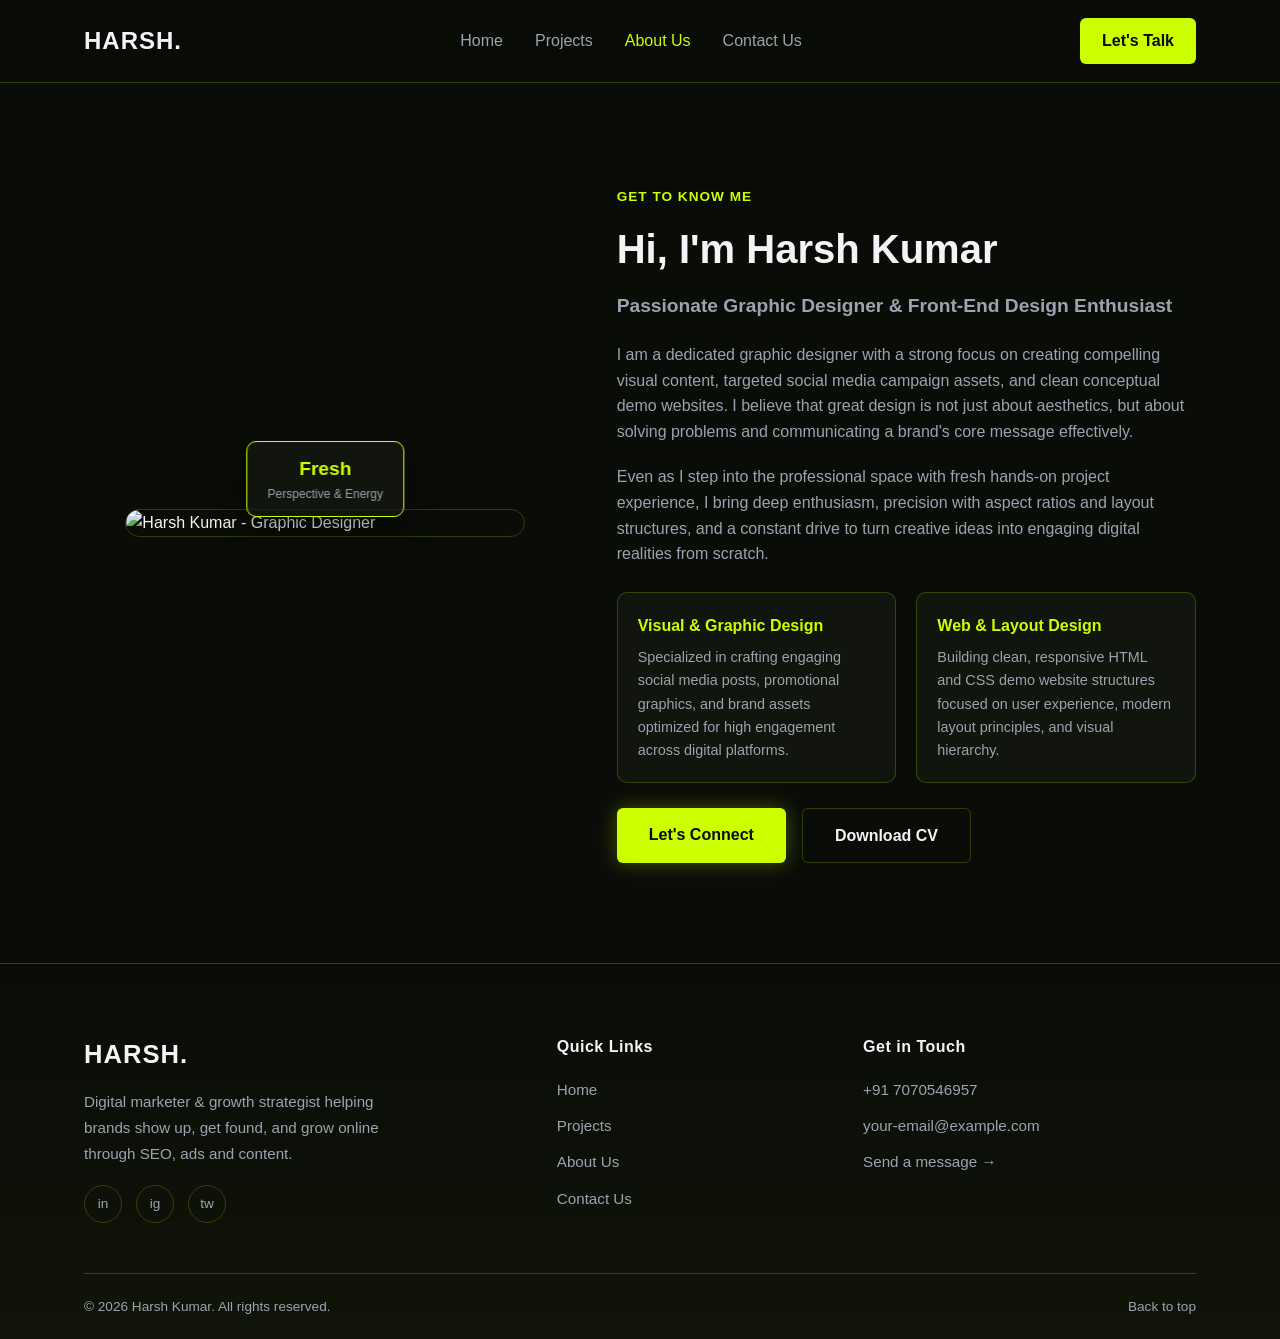
==== About.html @ 4e3a9562 "Add files via upload" ====
<!DOCTYPE html>
<html lang="en">
<head>
    <meta charset="UTF-8" />
    <meta name="viewport" content="width=device-width, initial-scale=1.0" />
    <title>About Me | Harsh</title>
    <meta name="description" content="Learn more about Harsh Kumar, graphic designer and front-end design enthusiast." />
    <meta name="author" content="Harsh" />
    <meta name="robots" content="index, follow" />
    <link rel="stylesheet" href="style.css" />
</head>
<body>

    <!-- Header Section -->
    <header>
        <nav>
            <div class="logo">
                <a href="Home.html">HARSH.</a>
            </div>
            <ul class="nav-links">
                <li><a href="Home.html">Home</a></li>
                <li><a href="project.html">Projects</a></li>
                <li><a href="About.html">About Us</a></li>
                <li><a href="Contact.html">Contact Us</a></li>
            </ul>
            <a href="Contact.html" class="header-btn">Let's Talk</a>
        </nav>
    </header>

    <section id="about" class="about-section">
        <div class="container">
            <div class="about-grid">

                <!-- About Image -->
                <div class="about-img-wrapper">
                    <img src="assets/harsh-profile.jpg" alt="Harsh Kumar - Graphic Designer">
                    <div class="experience-badge">
                        <span class="badge-number">Fresh</span>
                        <span class="badge-text">Perspective &amp; Energy</span>
                    </div>
                </div>

                <!-- About Content -->
                <div class="about-content">
                    <span class="section-tag">Get to Know Me</span>
                    <h2>Hi, I'm Harsh Kumar</h2>
                    <h3>Passionate Graphic Designer &amp; Front-End Design Enthusiast</h3>

                    <p>
                        I am a dedicated graphic designer with a strong focus on creating compelling visual content, targeted social media campaign assets, and clean conceptual demo websites. I believe that great design is not just about aesthetics, but about solving problems and communicating a brand's core message effectively.
                    </p>

                    <p>
                        Even as I step into the professional space with fresh hands-on project experience, I bring deep enthusiasm, precision with aspect ratios and layout structures, and a constant drive to turn creative ideas into engaging digital realities from scratch.
                    </p>

                    <!-- Skills Breakdown -->
                    <div class="about-skills-list">
                        <div class="skill-category">
                            <h4>Visual &amp; Graphic Design</h4>
                            <p>Specialized in crafting engaging social media posts, promotional graphics, and brand assets optimized for high engagement across digital platforms.</p>
                        </div>
                        <div class="skill-category">
                            <h4>Web &amp; Layout Design</h4>
                            <p>Building clean, responsive HTML and CSS demo website structures focused on user experience, modern layout principles, and visual hierarchy.</p>
                        </div>
                    </div>

                    <!-- Call to Action -->
                    <div class="about-actions">
                        <a href="Contact.html" class="btn-primary">Let's Connect</a>
                        <!-- TODO: replace # with your actual resume PDF path, e.g. assets/harsh-resume.pdf -->
                        <a href="#" class="btn-secondary">Download CV</a>
                    </div>
                </div>

            </div>
        </div>
    </section>

    <!-- Footer -->
    <footer>
        <div class="container">
            <div class="footer-grid">
                <div class="footer-brand">
                    <div class="logo"><a href="Home.html">HARSH.</a></div>
                    <p>Digital marketer &amp; growth strategist helping brands show up, get found, and grow online through SEO, ads and content.</p>
                    <div class="footer-social">
                        <a href="#" aria-label="LinkedIn">in</a>
                        <a href="#" aria-label="Instagram">ig</a>
                        <a href="#" aria-label="Twitter">tw</a>
                    </div>
                </div>
                <div class="footer-nav">
                    <h4 class="footer-heading">Quick Links</h4>
                    <ul class="footer-links">
                        <li><a href="Home.html">Home</a></li>
                        <li><a href="project.html">Projects</a></li>
                        <li><a href="About.html">About Us</a></li>
                        <li><a href="Contact.html">Contact Us</a></li>
                    </ul>
                </div>
                <div class="footer-contact">
                    <h4 class="footer-heading">Get in Touch</h4>
                    <ul class="footer-links">
                        <li><a href="tel:+917070546957">+91 7070546957</a></li>
                        <li><a href="mailto:your-email@example.com">your-email@example.com</a></li>
                        <li><a href="Contact.html">Send a message &rarr;</a></li>
                    </ul>
                </div>
            </div>
            <div class="footer-bottom">
                <p>&copy; <span id="year"></span> Harsh Kumar. All rights reserved.</p>
                <div class="footer-bottom-links">
                    <a href="#home">Back to top</a>
                </div>
            </div>
        </div>
    </footer>

    <script src="script.js" defer></script>
    <script>document.getElementById('year').textContent = new Date().getFullYear();</script>
</body>
</html>
---- style.css ----
/* --- Global Reset & Theme --- */
* {
    margin: 0;
    padding: 0;
    box-sizing: border-box;
    font-family: 'Space Grotesk', 'Segoe UI', sans-serif;
}

:root {
    --bg-dark: #0a0c08;
    --card-bg: rgba(20, 26, 16, 0.7);
    --neon-green: #ccff00;
    --neon-glow: rgba(204, 255, 0, 0.3);
    --text-main: #f3f4f6;
    --text-muted: #9ca3af;
    --border-color: rgba(204, 255, 0, 0.2);
}

body {
    background-color: var(--bg-dark);
    color: var(--text-main);
    overflow-x: hidden;
    line-height: 1.6;
}

.container {
    width: 90%;
    max-width: 1200px;
    margin: 0 auto;
    padding: 0 20px;
}

a {
    color: inherit;
}

img {
    display: block;
    max-width: 100%;
}

/* --- Smooth Page Load Animations --- */
@keyframes pageLoadFade {
    0% {
        opacity: 0;
        transform: translateY(20px);
    }
    100% {
        opacity: 1;
        transform: translateY(0);
    }
}

section {
    animation: pageLoadFade 1.2s cubic-bezier(0.16, 1, 0.3, 1) forwards;
}

/* --- Header / Navigation (used on every page) --- */
header {
    position: sticky;
    top: 0;
    z-index: 100;
    background: rgba(10, 12, 8, 0.85);
    backdrop-filter: blur(12px);
    border-bottom: 1px solid var(--border-color);
}

header nav {
    width: 90%;
    max-width: 1200px;
    margin: 0 auto;
    display: flex;
    align-items: center;
    justify-content: space-between;
    padding: 18px 20px;
}

.logo a {
    font-size: 1.5rem;
    font-weight: 800;
    text-decoration: none;
    color: var(--text-main);
    letter-spacing: 1px;
}

.logo a::first-letter {
    color: var(--neon-green);
}

.nav-links {
    list-style: none;
    display: flex;
    gap: 32px;
}

.nav-links a {
    text-decoration: none;
    color: var(--text-muted);
    font-weight: 500;
    transition: color 0.3s ease;
    position: relative;
}

.nav-links a:hover,
.nav-links a.active {
    color: var(--neon-green);
}

.header-btn {
    display: inline-block;
    text-decoration: none;
    background-color: var(--neon-green);
    color: var(--bg-dark);
    padding: 10px 22px;
    border-radius: 6px;
    font-weight: 700;
    transition: all 0.3s ease;
}

.header-btn:hover {
    background-color: #b3e000;
    box-shadow: 0 0 20px var(--neon-glow);
    transform: translateY(-2px);
}

.nav-toggle {
    display: none;
}

/* --- Hero Section (Image on the Right) --- */
.hero-section {
    min-height: 90vh;
    display: flex;
    align-items: center;
    padding: 80px 0;
    background: radial-gradient(circle at 80% 20%, rgba(204, 255, 0, 0.05) 0%, transparent 40%);
}

.hero-grid {
    display: grid;
    grid-template-columns: 1.1fr 0.9fr;
    gap: 50px;
    align-items: center;
}

.hero-greeting {
    color: var(--neon-green);
    font-weight: 600;
    letter-spacing: 1px;
    margin-bottom: 10px;
}

.hero-content h1 {
    font-size: 3.8rem;
    font-weight: 800;
    letter-spacing: -1px;
    margin-bottom: 10px;
}

.hero-content h1 span {
    color: var(--neon-green);
    text-shadow: 0 0 25px var(--neon-glow);
}

.hero-content h2 {
    font-size: 1.4rem;
    color: var(--text-muted);
    font-weight: 600;
    margin-bottom: 20px;
}

.hero-content p {
    font-size: 1.15rem;
    color: var(--text-muted);
    margin-bottom: 35px;
}

.hero-buttons {
    display: flex;
    gap: 18px;
    flex-wrap: wrap;
}

.btn {
    display: inline-block;
    text-decoration: none;
    padding: 14px 32px;
    border-radius: 6px;
    font-weight: 700;
    transition: all 0.3s ease;
}

.primary-btn {
    background-color: var(--neon-green);
    color: var(--bg-dark);
    box-shadow: 0 0 20px var(--neon-glow);
}

.primary-btn:hover {
    background-color: #b3e000;
    box-shadow: 0 0 30px var(--neon-green);
    transform: translateY(-2px);
}

.secondary-btn {
    background: transparent;
    color: var(--text-main);
    border: 1px solid var(--border-color);
}

.secondary-btn:hover {
    border-color: var(--neon-green);
    color: var(--neon-green);
    transform: translateY(-2px);
}

.hero-img-wrapper {
    display: flex;
    justify-content: center;
    position: relative;
}

.hero-img-wrapper img {
    width: 100%;
    max-width: 440px;
    border-radius: 16px;
    border: 1px solid var(--border-color);
    box-shadow: 0 20px 40px rgba(0, 0, 0, 0.6), 0 0 20px rgba(204, 255, 0, 0.1);
    transition: transform 0.4s ease;
}

.hero-img-wrapper img:hover {
    transform: translateY(-8px);
    box-shadow: 0 30px 60px rgba(0, 0, 0, 0.8), 0 0 30px var(--neon-glow);
}

/* --- Page Header (used on inner pages: Projects / About / Contact) --- */
.page-header {
    padding: 60px 0 20px;
    text-align: center;
}

/* --- Spatial Floating Projects Section --- */
.spatial-section {
    padding: 100px 0;
    position: relative;
}

.spatial-header,
.projects-section > .container > h2,
.section-subtitle {
    text-align: center;
}

.projects-section {
    padding: 100px 0;
}

.projects-section h2,
.spatial-header h2 {
    font-size: 2.5rem;
    letter-spacing: 2px;
    color: var(--neon-green);
    margin-bottom: 10px;
    text-align: center;
}

.section-subtitle,
.spatial-header p {
    color: var(--text-muted);
    text-align: center;
    max-width: 600px;
    margin: 0 auto 50px;
}

.spatial-container {
    display: flex;
    flex-direction: column;
    gap: 30px;
    max-width: 800px;
    margin: 0 auto;
}

.spatial-card {
    background: var(--card-bg);
    border: 1px solid var(--border-color);
    backdrop-filter: blur(12px);
    padding: 30px;
    border-radius: 12px;
    display: flex;
    justify-content: space-between;
    align-items: center;
    transition: all 0.3s cubic-bezier(0.16, 1, 0.3, 1);
    box-shadow: 0 10px 30px rgba(0, 0, 0, 0.4);
}

.spatial-card:nth-child(odd) {
    transform: translateX(-30px);
}

.spatial-card:nth-child(even) {
    transform: translateX(30px);
}

.spatial-card:hover {
    transform: translateX(0) scale(1.02);
    border-color: var(--neon-green);
    box-shadow: 0 15px 40px rgba(204, 255, 0, 0.15);
}

.spatial-number {
    font-size: 2.5rem;
    font-weight: 900;
    color: var(--neon-green);
    opacity: 0.8;
}

.spatial-info h3 {
    font-size: 1.4rem;
    margin-bottom: 5px;
    color: var(--text-main);
}

.spatial-info p {
    color: var(--text-muted);
    font-size: 0.95rem;
}

/* --- Projects Grid (project.html) --- */
.projects-grid {
    display: grid;
    grid-template-columns: repeat(auto-fit, minmax(320px, 1fr));
    gap: 30px;
}

.project-card {
    background: var(--card-bg);
    border: 1px solid var(--border-color);
    border-radius: 12px;
    overflow: hidden;
    backdrop-filter: blur(12px);
    box-shadow: 0 10px 30px rgba(0, 0, 0, 0.4);
    transition: all 0.3s cubic-bezier(0.16, 1, 0.3, 1);
}

.project-card:hover {
    transform: translateY(-6px);
    border-color: var(--neon-green);
    box-shadow: 0 15px 40px rgba(204, 255, 0, 0.15);
}

.project-img-wrapper {
    width: 100%;
    aspect-ratio: 16 / 10;
    overflow: hidden;
    background: rgba(255, 255, 255, 0.04);
}

.project-img-wrapper img {
    width: 100%;
    height: 100%;
    object-fit: cover;
}

.project-content {
    padding: 25px;
}

.project-tag {
    display: inline-block;
    font-size: 0.75rem;
    text-transform: uppercase;
    letter-spacing: 1px;
    color: var(--neon-green);
    border: 1px solid var(--border-color);
    padding: 4px 10px;
    border-radius: 20px;
    margin-bottom: 12px;
}

.project-content h3 {
    font-size: 1.3rem;
    margin-bottom: 10px;
}

.project-content p {
    color: var(--text-muted);
    font-size: 0.95rem;
    margin-bottom: 20px;
}

.project-links {
    display: flex;
    gap: 14px;
}

.btn-live,
.btn-code {
    text-decoration: none;
    padding: 10px 18px;
    border-radius: 6px;
    font-weight: 700;
    font-size: 0.9rem;
    transition: all 0.3s ease;
}

.btn-live {
    background-color: var(--neon-green);
    color: var(--bg-dark);
}

.btn-live:hover {
    background-color: #b3e000;
    box-shadow: 0 0 15px var(--neon-glow);
}

.btn-code {
    border: 1px solid var(--border-color);
    color: var(--text-main);
}

.btn-code:hover {
    border-color: var(--neon-green);
    color: var(--neon-green);
}

/* --- About Section Styling --- */
.about-section {
    padding: 100px 0;
}

.about-grid {
    display: grid;
    grid-template-columns: 1fr 1.2fr;
    gap: 50px;
    align-items: center;
}

.about-img-wrapper {
    position: relative;
    display: flex;
    justify-content: center;
}

.about-img-wrapper img {
    width: 100%;
    max-width: 400px;
    border-radius: 16px;
    border: 1px solid var(--border-color);
}

.experience-badge {
    position: absolute;
    bottom: 20px;
    left: 50%;
    transform: translateX(-50%);
    background: var(--card-bg);
    border: 1px solid var(--neon-green);
    backdrop-filter: blur(12px);
    padding: 12px 20px;
    border-radius: 10px;
    text-align: center;
    box-shadow: 0 10px 30px rgba(0, 0, 0, 0.5);
}

.badge-number {
    display: block;
    font-size: 1.2rem;
    font-weight: 800;
    color: var(--neon-green);
}

.badge-text {
    display: block;
    font-size: 0.75rem;
    color: var(--text-muted);
}

.section-tag {
    display: inline-block;
    color: var(--neon-green);
    font-weight: 600;
    letter-spacing: 1px;
    text-transform: uppercase;
    font-size: 0.85rem;
    margin-bottom: 10px;
}

.about-content h2 {
    font-size: 2.5rem;
    margin-bottom: 10px;
    color: var(--text-main);
}

.about-content h3 {
    font-size: 1.2rem;
    color: var(--text-muted);
    font-weight: 600;
    margin-bottom: 20px;
}

.about-content p {
    color: var(--text-muted);
    margin-bottom: 20px;
}

.about-skills-list {
    display: grid;
    grid-template-columns: 1fr 1fr;
    gap: 20px;
    margin: 25px 0;
}

.skill-category {
    background: var(--card-bg);
    border: 1px solid var(--border-color);
    padding: 20px;
    border-radius: 10px;
}

.skill-category h4 {
    color: var(--neon-green);
    margin-bottom: 8px;
    font-size: 1rem;
}

.skill-category p {
    font-size: 0.9rem;
    margin-bottom: 0;
}

.about-actions {
    display: flex;
    gap: 16px;
    flex-wrap: wrap;
    margin-top: 10px;
}

.btn-primary {
    text-decoration: none;
    background-color: var(--neon-green);
    color: var(--bg-dark);
    padding: 14px 32px;
    border-radius: 6px;
    font-weight: 700;
    box-shadow: 0 0 20px var(--neon-glow);
    transition: all 0.3s ease;
}

.btn-primary:hover {
    background-color: #b3e000;
    box-shadow: 0 0 30px var(--neon-green);
    transform: translateY(-2px);
}

.btn-secondary {
    text-decoration: none;
    background: transparent;
    color: var(--text-main);
    border: 1px solid var(--border-color);
    padding: 14px 32px;
    border-radius: 6px;
    font-weight: 700;
    transition: all 0.3s ease;
}

.btn-secondary:hover {
    border-color: var(--neon-green);
    color: var(--neon-green);
    transform: translateY(-2px);
}

/* --- Contact Section Styling --- */
.contact-section {
    padding: 100px 0;
}

.contact-header {
    text-align: center;
    margin-bottom: 50px;
}

.contact-header h2 {
    font-size: 2.5rem;
    color: var(--neon-green);
    margin-bottom: 10px;
}

.contact-header p {
    color: var(--text-muted);
}

.contact-grid {
    display: grid;
    grid-template-columns: 1fr 1.2fr;
    gap: 50px;
    background: var(--card-bg);
    border: 1px solid var(--border-color);
    padding: 50px;
    border-radius: 16px;
    backdrop-filter: blur(12px);
}

.contact-info h3 {
    font-size: 1.5rem;
    margin-bottom: 15px;
}

.contact-info p {
    color: var(--text-muted);
    margin-bottom: 25px;
}

.contact-details-list {
    list-style: none;
}

.contact-details-list li {
    margin-bottom: 15px;
    color: var(--text-muted);
}

.contact-details-list li strong {
    color: var(--text-main);
    margin-right: 6px;
}

.contact-details-list li a {
    text-decoration: none;
    color: var(--text-muted);
    transition: color 0.3s ease;
}

.contact-details-list li a:hover {
    color: var(--neon-green);
}

.contact-form .form-group {
    margin-bottom: 20px;
}

.contact-form label {
    display: block;
    margin-bottom: 8px;
    color: var(--text-muted);
    font-size: 0.9rem;
}

.contact-form input,
.contact-form textarea {
    width: 100%;
    padding: 12px 16px;
    background: rgba(10, 12, 8, 0.8);
    border: 1px solid var(--border-color);
    border-radius: 6px;
    color: var(--text-main);
    font-size: 1rem;
    outline: none;
    transition: border-color 0.3s ease;
}

.contact-form input:focus,
.contact-form textarea:focus {
    border-color: var(--neon-green);
    box-shadow: 0 0 10px var(--neon-glow);
}

.btn-submit {
    display: inline-block;
    background-color: var(--neon-green);
    color: var(--bg-dark);
    padding: 14px 32px;
    border-radius: 6px;
    font-weight: 700;
    border: none;
    cursor: pointer;
    box-shadow: 0 0 20px var(--neon-glow);
    transition: all 0.3s ease;
}

.btn-submit:hover {
    background-color: #b3e000;
    box-shadow: 0 0 30px var(--neon-green);
    transform: translateY(-2px);
}

/* --- Buttons & Utilities --- */
.btn-neon {
    display: inline-block;
    background-color: var(--neon-green);
    color: var(--bg-dark);
    padding: 14px 32px;
    border-radius: 6px;
    font-weight: 700;
    text-decoration: none;
    border: none;
    cursor: pointer;
    box-shadow: 0 0 20px var(--neon-glow);
    transition: all 0.3s ease;
}

.btn-neon:hover {
    background-color: #b3e000;
    box-shadow: 0 0 30px var(--neon-green);
    transform: translateY(-2px);
}

/* --- Home Page Preview Sections (About / Projects / Contact CTA) --- */
.preview-section {
    padding: 100px 0;
}

.preview-header {
    text-align: center;
    max-width: 620px;
    margin: 0 auto 50px;
}

.preview-header .section-tag {
    display: block;
    margin-bottom: 10px;
}

.preview-header h2 {
    font-size: 2.3rem;
    color: var(--text-main);
    margin-bottom: 12px;
}

.preview-header p {
    color: var(--text-muted);
}

.about-preview-grid {
    display: grid;
    grid-template-columns: 0.9fr 1.1fr;
    gap: 50px;
    align-items: center;
}

.about-preview-grid .about-img-wrapper img {
    max-width: 380px;
}

.view-all-wrap {
    text-align: center;
    margin-top: 45px;
}

.contact-cta {
    background: var(--card-bg);
    border: 1px solid var(--border-color);
    backdrop-filter: blur(12px);
    border-radius: 16px;
    padding: 60px;
    text-align: center;
}

.contact-cta h2 {
    font-size: 2.2rem;
    margin-bottom: 12px;
}

.contact-cta p {
    color: var(--text-muted);
    max-width: 500px;
    margin: 0 auto 30px;
}

.contact-cta .cta-buttons {
    display: flex;
    gap: 16px;
    justify-content: center;
    flex-wrap: wrap;
}

/* --- Footer --- */
footer {
    border-top: 1px solid var(--border-color);
    background: linear-gradient(180deg, transparent 0%, rgba(204, 255, 0, 0.03) 100%);
    padding: 70px 0 0;
    color: var(--text-muted);
    font-size: 0.95rem;
}

footer a {
    color: var(--text-muted);
    text-decoration: none;
    transition: color 0.3s ease;
}

footer a:hover {
    color: var(--neon-green);
}

.footer-grid {
    display: grid;
    grid-template-columns: 1.3fr 0.8fr 1fr;
    gap: 40px;
    padding-bottom: 50px;
}

.footer-brand .logo a {
    font-size: 1.6rem;
}

.footer-brand p {
    margin-top: 14px;
    max-width: 320px;
    line-height: 1.7;
}

.footer-heading {
    color: var(--text-main);
    font-size: 1rem;
    font-weight: 700;
    letter-spacing: 0.5px;
    margin-bottom: 18px;
}

.footer-links {
    list-style: none;
    display: flex;
    flex-direction: column;
    gap: 12px;
}

.footer-social {
    display: flex;
    gap: 14px;
    margin-top: 18px;
}

.footer-social a {
    width: 38px;
    height: 38px;
    border: 1px solid var(--border-color);
    border-radius: 50%;
    display: flex;
    align-items: center;
    justify-content: center;
    font-size: 0.85rem;
    transition: all 0.3s ease;
}

.footer-social a:hover {
    border-color: var(--neon-green);
    box-shadow: 0 0 15px var(--neon-glow);
    transform: translateY(-3px);
}

.footer-bottom {
    border-top: 1px solid var(--border-color);
    padding: 22px 0;
    display: flex;
    justify-content: space-between;
    align-items: center;
    flex-wrap: wrap;
    gap: 10px;
    font-size: 0.85rem;
}

.footer-bottom-links {
    display: flex;
    gap: 20px;
}

@media (max-width: 900px) {
    .footer-grid {
        grid-template-columns: 1fr;
        text-align: center;
    }
    .footer-social {
        justify-content: center;
    }
    .footer-bottom {
        justify-content: center;
        text-align: center;
    }
    .about-preview-grid {
        grid-template-columns: 1fr;
    }
    .contact-cta {
        padding: 35px 20px;
    }
}

/* --- Responsive Adjustments --- */
@media (max-width: 900px) {
    .hero-grid, .about-grid, .contact-grid {
        grid-template-columns: 1fr;
        text-align: center;
    }
    .hero-img-wrapper, .about-img-wrapper {
        margin-top: 20px;
        display: flex;
        justify-content: center;
    }
    .hero-buttons {
        justify-content: center;
    }
    .spatial-card:nth-child(odd),
    .spatial-card:nth-child(even) {
        transform: translateX(0);
    }
    .contact-grid {
        padding: 25px;
    }
    .about-skills-list {
        grid-template-columns: 1fr;
    }
}

@media (max-width: 700px) {
    header nav {
        flex-wrap: wrap;
        gap: 14px;
    }
    .nav-links {
        gap: 18px;
        flex-wrap: wrap;
        justify-content: center;
        order: 3;
        width: 100%;
    }
    .hero-content h1 {
        font-size: 2.6rem;
    }
}
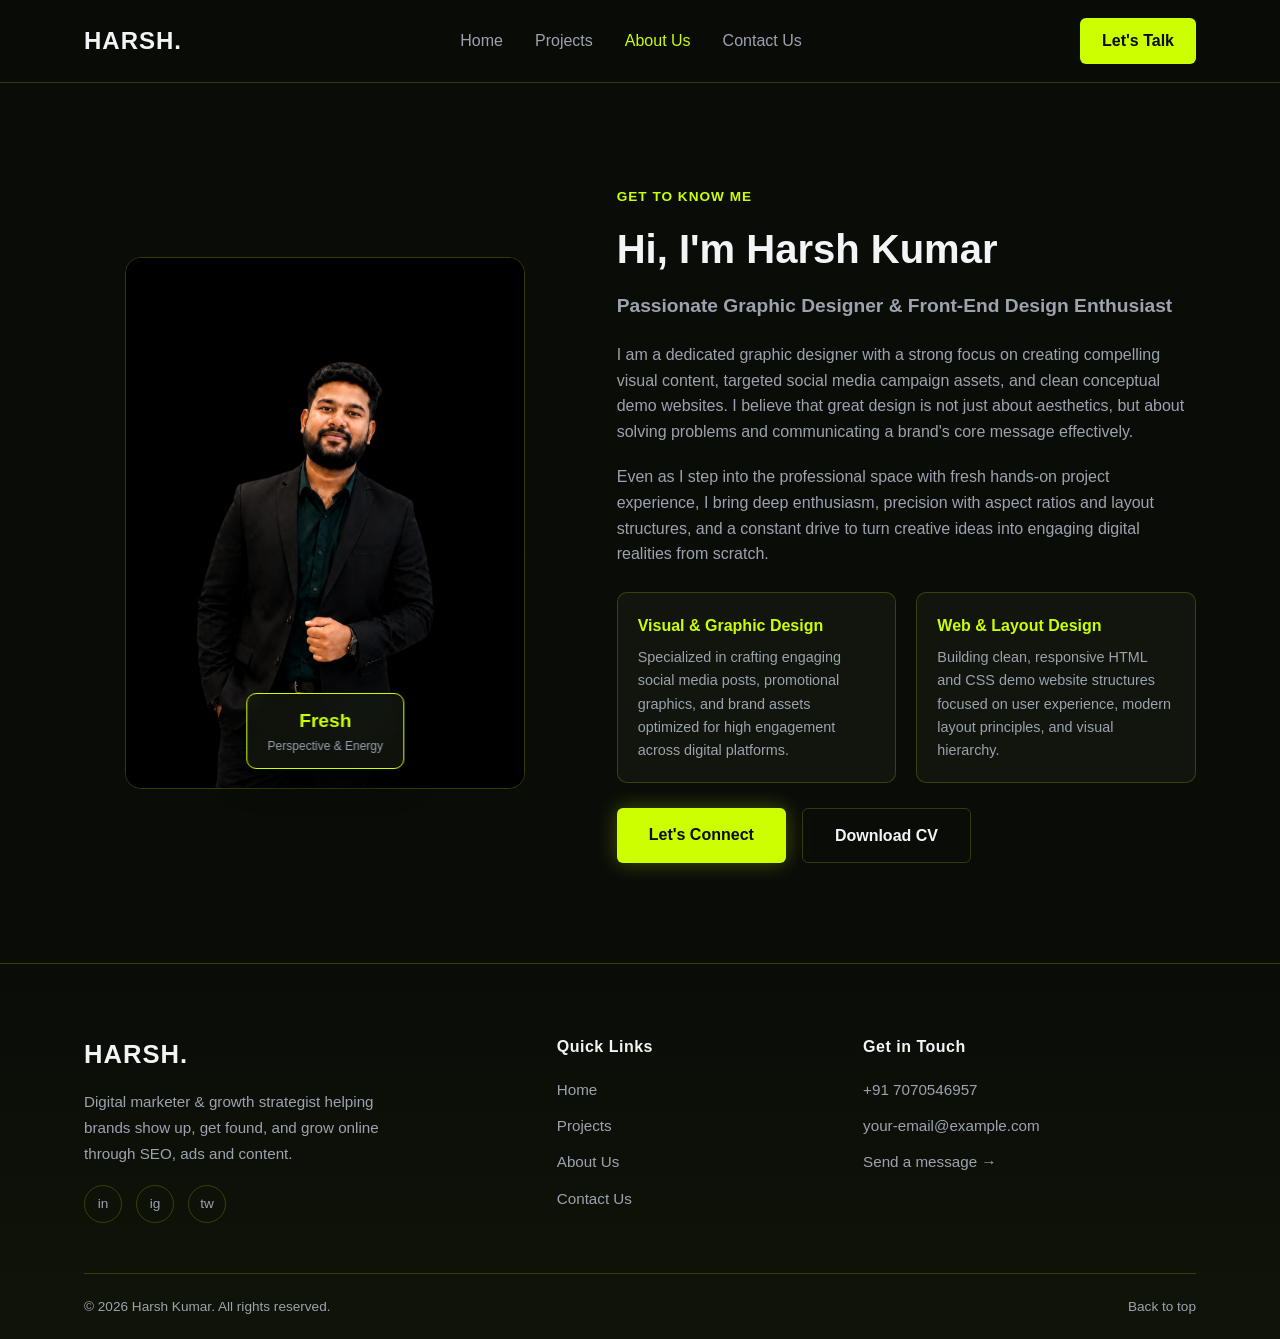
==== commit e7234f98: "Update image source in About.html" ====
--- a/About.html
+++ b/About.html
@@ -33,7 +33,7 @@
 
                 <!-- About Image -->
                 <div class="about-img-wrapper">
-                    <img src="assets/harsh-profile.jpg" alt="Harsh Kumar - Graphic Designer">
+                    <img src="harsh-profile.jpg" alt="Harsh Kumar - Graphic Designer">
                     <div class="experience-badge">
                         <span class="badge-number">Fresh</span>
                         <span class="badge-text">Perspective &amp; Energy</span>
